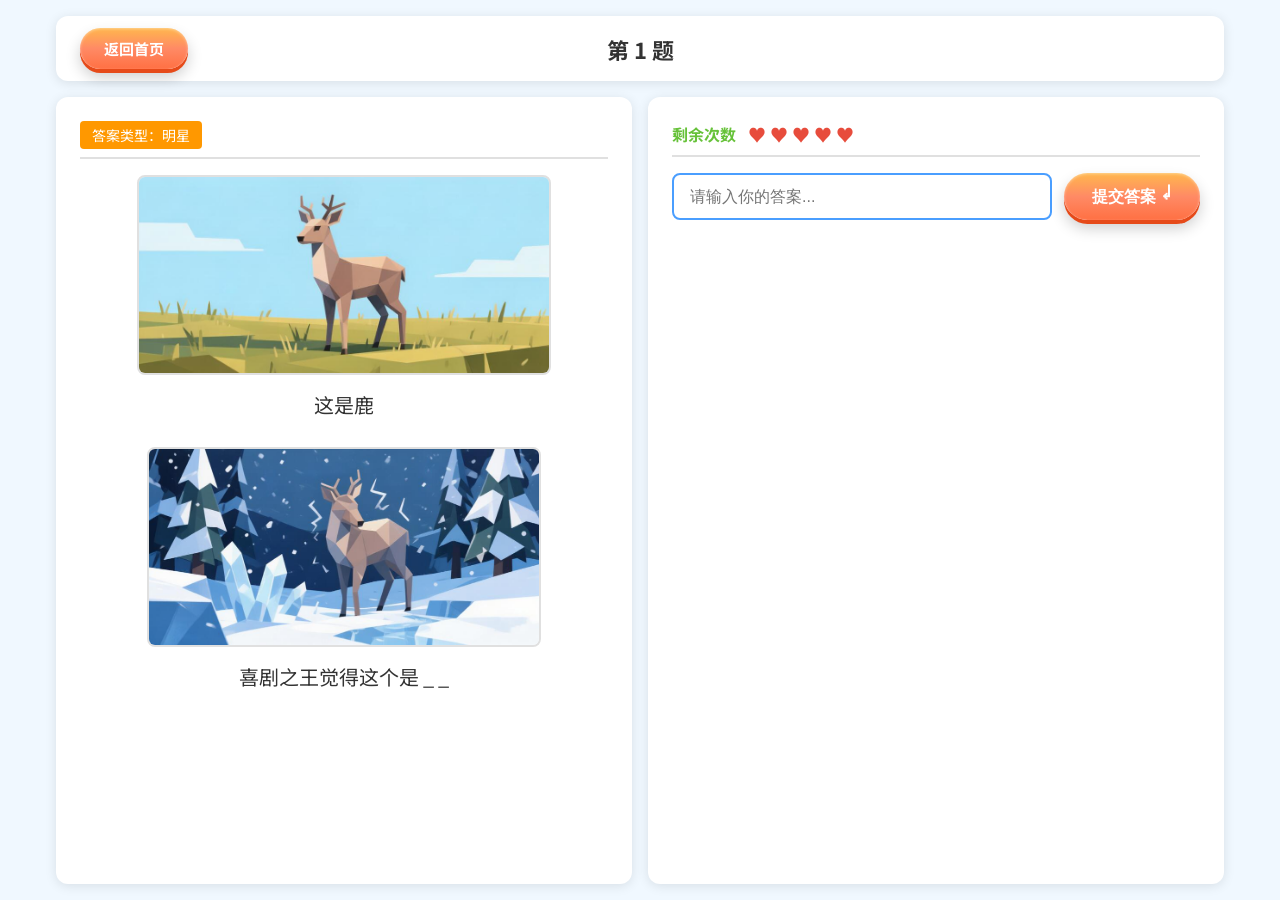
==== stages/stages.html @ 93960148 "v0.0.1" ====
<!DOCTYPE html>
<html lang="zh-CN">
<head>
    <meta charset="UTF-8">
    <meta name="viewport" content="width=device-width, initial-scale=1.0">
    <title>让脱口秀难受的猜词 - 关卡</title>
    <link rel="preconnect" href="https://fonts.googleapis.com">
    <link rel="preconnect" href="https://fonts.gstatic.com" crossorigin>
    <link href="https://fonts.googleapis.com/css2?family=Noto+Sans+SC:wght@400;700&display=swap" rel="stylesheet">
    <link rel="stylesheet" href="css/style.css">
</head>
<body>
    <div class="game-container">
        <!-- 顶部关卡信息栏 -->
        <header class="level-header">
            <button class="back-btn" onclick="goBack()">返回首页</button>
            <span class="level-info">第 <span id="current-level">1</span> 题</span>
        </header>

        <!-- 主体双栏布局 -->
        <main class="main-layout">
            <!-- 左侧：题目区域 -->
            <section class="left-panel">
                <div class="question-area">
                    <div class="question-header">
                        <div class="word-type" id="word-type">词语类型加载中...</div>
                    </div>
                    <div class="question-content" id="question-content">
                        <!-- 上方图片区域 -->
                        <div class="image-block">
                            <img id="image-top" class="question-image" src="" alt="题目图片">
                            <p class="image-desc" id="desc-top">这是 ___</p>
                        </div>
                        <!-- 下方图片区域 -->
                        <div class="image-block">
                            <img id="image-bottom" class="question-image" src="" alt="答案图片">
                            <p class="image-desc" id="desc-bottom">这是 ___</p>
                        </div>
                    </div>
                </div>
            </section>

            <!-- 右侧：答题区域 -->
            <section class="right-panel">
                <div class="answer-area">
                    <div class="answer-label">
                        剩余次数
                        <span class="chances-display" id="chances-display">
                            <span class="chance-icon">♥</span>
                            <span class="chance-icon">♥</span>
                            <span class="chance-icon">♥</span>
                            <span class="chance-icon">♥</span>
                            <span class="chance-icon">♥</span>
                        </span>
                    </div>
                    <div class="answer-input-wrapper">
                        <input 
                            type="text" 
                            class="answer-input" 
                            id="answer-input" 
                            placeholder="请输入你的答案..."
                            autocomplete="off"
                        >
                        <button class="submit-btn" id="submit-btn" onclick="submitAnswer()">提交答案 <span class="enter-icon">↵</span></button>
                    </div>
                    <div class="feedback-message" id="feedback-message"></div>
                    <div class="guess-history" id="guess-history"></div>
                    <!-- 心耗尽后显示的下一关区域 -->
                    <div class="next-level-area" id="next-level-area" style="display: none;">
                        <div class="countdown-text">自动跳转倒计时：<span id="countdown">10</span>秒</div>
                        <button class="next-level-btn" onclick="nextLevel()">下一关 <span class="enter-icon">↵</span></button>
                    </div>
                </div>
            </section>
        </main>
    </div>

    <!-- 完成所有关卡弹窗 -->
    <div class="modal-overlay" id="modal-overlay">
        <div class="modal-content">
            <p class="modal-text">恭喜！你已经完成了所有关卡！</p>
            <button class="modal-btn" onclick="goBack()">返回首页</button>
        </div>
    </div>

    <script src="js/script.js"></script>
</body>
</html>
---- stages/css/style.css ----
/* ==================== 基础重置与变量 ==================== */
* {
    margin: 0;
    padding: 0;
    box-sizing: border-box;
}

:root {
    --primary-color: #4a9eff;
    --secondary-color: #ff9f4a;
    --success-color: #67c23a;
    --error-color: #f56c6c;
    --bg-color: #f0f8ff;
    --panel-bg: #ffffff;
    --border-color: #e0e0e0;
    --text-color: #333333;
    --text-light: #666666;
    --shadow: 0 2px 12px rgba(0, 0, 0, 0.1);
    --radius: 12px;
}

html, body {
    height: 100%;
    font-family: 'Noto Sans SC', 'Microsoft YaHei', 'PingFang SC', sans-serif;
    background-color: var(--bg-color);
    color: var(--text-color);
}

/* ==================== 游戏容器 ==================== */
.game-container {
    display: flex;
    flex-direction: column;
    height: 100vh;
    max-width: 1200px;
    margin: 0 auto;
    padding: 16px;
    gap: 16px;
}

/* ==================== 顶部关卡信息栏 ==================== */
.level-header {
    display: flex;
    align-items: center;
    justify-content: space-between;
    background: var(--panel-bg);
    padding: 12px 24px;
    border-radius: var(--radius);
    box-shadow: var(--shadow);
    flex-shrink: 0;
    position: relative;
}

.back-btn {
    padding: 10px 24px;
    border: none;
    border-radius: 25px;
    background: linear-gradient(to bottom, #FFB74D 0%, #FF8A65 50%, #FF7043 100%);
    color: white;
    font-size: 15px;
    font-weight: bold;
    font-family: inherit;
    cursor: pointer;
    box-shadow:
        0 4px 0 #E64A19,
        0 8px 15px rgba(0,0,0,0.2),
        inset 0 1px 3px rgba(255,255,255,0.4);
    transition: all 0.1s ease;
}

.back-btn:hover {
    transform: translateY(-2px);
    box-shadow:
        0 6px 0 #E64A19,
        0 10px 20px rgba(0,0,0,0.25),
        inset 0 1px 3px rgba(255,255,255,0.4);
}

.back-btn:active {
    transform: translateY(2px);
    box-shadow:
        0 2px 0 #E64A19,
        0 4px 10px rgba(0,0,0,0.2),
        inset 0 1px 3px rgba(255,255,255,0.4);
}

.level-info {
    font-size: 22px;
    font-weight: bold;
    color: var(--text-color);
    position: absolute;
    left: 50%;
    transform: translateX(-50%);
}



/* ==================== 主体双栏布局 ==================== */
.main-layout {
    display: flex;
    flex: 1;
    gap: 16px;
    min-height: 0;
}

/* ==================== 左侧面板：题目区域 ==================== */
.left-panel {
    flex: 1;
    display: flex;
    flex-direction: column;
}

.question-area {
    flex: 1;
    background: var(--panel-bg);
    border-radius: var(--radius);
    box-shadow: var(--shadow);
    padding: 24px;
    display: flex;
    flex-direction: column;
    overflow: auto;
}

.question-header {
    display: flex;
    align-items: center;
    margin-bottom: 16px;
    padding-bottom: 8px;
    border-bottom: 2px solid var(--border-color);
}

.word-type {
    font-size: 14px;
    color: #fff;
    background: #ff9800;
    padding: 4px 12px;
    border-radius: 4px;
}

.question-content {
    flex: 1;
    font-size: 18px;
    line-height: 1.8;
    color: var(--text-color);
    display: flex;
    flex-direction: column;
    gap: 24px;
}

.question-content .placeholder {
    color: var(--text-light);
    text-align: center;
    margin-top: 40px;
}

.image-block {
    display: flex;
    flex-direction: column;
    align-items: center;
    gap: 12px;
}

.question-image {
    max-width: 100%;
    max-height: 200px;
    border-radius: 8px;
    border: 2px solid var(--border-color);
    object-fit: contain;
    background: #f9f9f9;
}

.image-desc {
    font-size: 20px;
    color: var(--text-color);
    text-align: center;
}

/* ==================== 右侧面板：答题区域 ==================== */
.right-panel {
    flex: 1;
    display: flex;
    flex-direction: column;
}

/* 答题区域 */
.answer-area {
    flex: 1;
    background: var(--panel-bg);
    border-radius: var(--radius);
    box-shadow: var(--shadow);
    padding: 24px;
    display: flex;
    flex-direction: column;
    min-height: 0;
}

.answer-label {
    font-size: 16px;
    font-weight: bold;
    color: var(--success-color);
    margin-bottom: 16px;
    padding-bottom: 8px;
    border-bottom: 2px solid var(--border-color);
    display: flex;
    align-items: center;
    gap: 12px;
}

.chances-display {
    display: flex;
    gap: 4px;
}

.chance-icon {
    font-size: 18px;
    color: #e74c3c;
    transition: all 0.3s;
}

.chance-icon.used {
    color: #ccc;
}

.answer-input-wrapper {
    display: flex;
    gap: 12px;
    margin-bottom: 16px;
}

.answer-input {
    flex: 1;
    padding: 12px 16px;
    border: 2px solid var(--border-color);
    border-radius: 8px;
    font-size: 16px;
    outline: none;
    transition: border-color 0.2s;
}

.answer-input:focus {
    border-color: var(--primary-color);
}

.submit-btn {
    padding: 12px 28px;
    border: none;
    border-radius: 25px;
    background: linear-gradient(to bottom, #FFB74D 0%, #FF8A65 50%, #FF7043 100%);
    color: white;
    font-size: 16px;
    font-weight: bold;
    cursor: pointer;
    box-shadow:
        0 4px 0 #E64A19,
        0 8px 15px rgba(0,0,0,0.2),
        inset 0 1px 3px rgba(255,255,255,0.4);
    transition: all 0.1s ease;
    white-space: nowrap;
}

.enter-icon {
    font-size: 1.2em;
    margin-left: 2px;
}

.submit-btn:hover {
    transform: translateY(-2px);
    box-shadow:
        0 6px 0 #E64A19,
        0 10px 20px rgba(0,0,0,0.25),
        inset 0 1px 3px rgba(255,255,255,0.4);
}

.submit-btn:active {
    transform: translateY(2px);
    box-shadow:
        0 2px 0 #E64A19,
        0 4px 10px rgba(0,0,0,0.2),
        inset 0 1px 3px rgba(255,255,255,0.4);
}

.feedback-message {
    min-height: 24px;
    font-size: 14px;
    text-align: center;
    transition: all 0.3s;
}

.feedback-message.success {
    color: var(--success-color);
}

.feedback-message.error {
    color: var(--error-color);
}

/* 猜测历史记录 */
.guess-history {
    flex: 1;
    overflow-y: auto;
    margin-top: 16px;
    display: flex;
    flex-direction: column;
    gap: 12px;
}

.guess-row {
    display: flex;
    gap: 8px;
    justify-content: center;
}

.guess-cell {
    width: 76px;
    height: 76px;
    border: 3px solid #ddd;
    display: flex;
    align-items: center;
    justify-content: center;
    font-size: 36px;
    font-weight: bold;
    border-radius: 50%;
    background: #f5f5f5;
    box-shadow:
        0 3px 8px rgba(0,0,0,0.15),
        inset 0 0 0 4px #eee,
        inset 0 0 0 8px #f5f5f5,
        inset 0 0 0 12px #eee,
        inset 0 0 0 16px #f5f5f5;
}

.guess-cell.correct {
    background: #67c23a;
    border-color: #5daf34;
    color: white;
    box-shadow:
        0 3px 8px rgba(103, 194, 58, 0.3),
        inset 0 0 0 4px #5daf34,
        inset 0 0 0 8px #67c23a,
        inset 0 0 0 12px #5daf34,
        inset 0 0 0 16px #67c23a;
}

.guess-cell.wrong {
    background: #e6a23c;
    border-color: #d4942e;
    color: white;
    box-shadow:
        0 3px 8px rgba(230, 162, 60, 0.3),
        inset 0 0 0 4px #d4942e,
        inset 0 0 0 8px #e6a23c,
        inset 0 0 0 12px #d4942e,
        inset 0 0 0 16px #e6a23c;
}

/* ==================== 响应式设计 ==================== */
@media (max-width: 768px) {
    .main-layout {
        flex-direction: column;
    }

    .left-panel,
    .right-panel {
        flex: none;
    }

    .question-area,
    .hint-area,
    .answer-area {
        min-height: 200px;
    }

    .answer-input-wrapper {
        flex-direction: column;
    }

    .submit-btn {
        width: 100%;
    }

    .back-btn {
        padding: 6px 14px;
        font-size: 12px;
        box-shadow:
            0 2px 0 #E64A19,
            0 4px 8px rgba(0,0,0,0.15),
            inset 0 1px 2px rgba(255,255,255,0.3);
    }

    .back-btn:hover {
        box-shadow:
            0 3px 0 #E64A19,
            0 5px 10px rgba(0,0,0,0.2),
            inset 0 1px 2px rgba(255,255,255,0.3);
    }

    .back-btn:active {
        box-shadow:
            0 1px 0 #E64A19,
            0 2px 5px rgba(0,0,0,0.15),
            inset 0 1px 2px rgba(255,255,255,0.3);
    }

    .level-info {
        font-size: 18px;
    }
}

/* ==================== 下一关区域 ==================== */
.next-level-area {
    margin-top: 20px;
    text-align: center;
    padding: 15px;
    background: #fff3cd;
    border-radius: var(--radius);
    border: 1px solid #ffc107;
}

.countdown-text {
    font-size: 16px;
    color: #856404;
    margin-bottom: 10px;
}

.countdown-text span {
    font-weight: bold;
    color: #d32f2f;
    font-size: 20px;
}

.next-level-btn {
    padding: 14px 36px;
    font-size: 18px;
    font-weight: bold;
    color: #fff;
    background: linear-gradient(to bottom, #FFB74D 0%, #FF8A65 50%, #FF7043 100%);
    border: none;
    border-radius: 25px;
    cursor: pointer;
    box-shadow:
        0 4px 0 #E64A19,
        0 8px 15px rgba(0,0,0,0.2),
        inset 0 1px 3px rgba(255,255,255,0.4);
    transition: all 0.1s ease;
}

.next-level-btn:hover {
    transform: translateY(-2px);
    box-shadow:
        0 6px 0 #E64A19,
        0 10px 20px rgba(0,0,0,0.25),
        inset 0 1px 3px rgba(255,255,255,0.4);
}

.next-level-btn:active {
    transform: translateY(2px);
    box-shadow:
        0 2px 0 #E64A19,
        0 4px 10px rgba(0,0,0,0.2),
        inset 0 1px 3px rgba(255,255,255,0.4);
}

/* ==================== 完成弹窗 ==================== */
.modal-overlay {
    display: none;
    position: fixed;
    top: 0;
    left: 0;
    width: 100%;
    height: 100%;
    background: rgba(0, 0, 0, 0.6);
    z-index: 1000;
    justify-content: center;
    align-items: center;
}

.modal-overlay.active {
    display: flex;
}

.modal-content {
    background: white;
    border-radius: 16px;
    padding: 40px 50px;
    text-align: center;
    box-shadow: 0 10px 40px rgba(0, 0, 0, 0.3);
    animation: modalIn 0.3s ease;
}

@keyframes modalIn {
    from {
        transform: scale(0.8);
        opacity: 0;
    }
    to {
        transform: scale(1);
        opacity: 1;
    }
}

.modal-text {
    font-size: 24px;
    font-weight: bold;
    color: var(--text-color);
    margin-bottom: 30px;
}

.modal-btn {
    padding: 14px 40px;
    font-size: 18px;
    font-weight: bold;
    color: white;
    background: linear-gradient(to bottom, #FFB74D 0%, #FF8A65 50%, #FF7043 100%);
    border: none;
    border-radius: 25px;
    cursor: pointer;
    box-shadow:
        0 4px 0 #E64A19,
        0 8px 15px rgba(0,0,0,0.2),
        inset 0 1px 3px rgba(255,255,255,0.4);
    transition: all 0.1s ease;
}

.modal-btn:hover {
    transform: translateY(-2px);
    box-shadow:
        0 6px 0 #E64A19,
        0 10px 20px rgba(0,0,0,0.25),
        inset 0 1px 3px rgba(255,255,255,0.4);
}

.modal-btn:active {
    transform: translateY(2px);
    box-shadow:
        0 2px 0 #E64A19,
        0 4px 10px rgba(0,0,0,0.2),
        inset 0 1px 3px rgba(255,255,255,0.4);
}
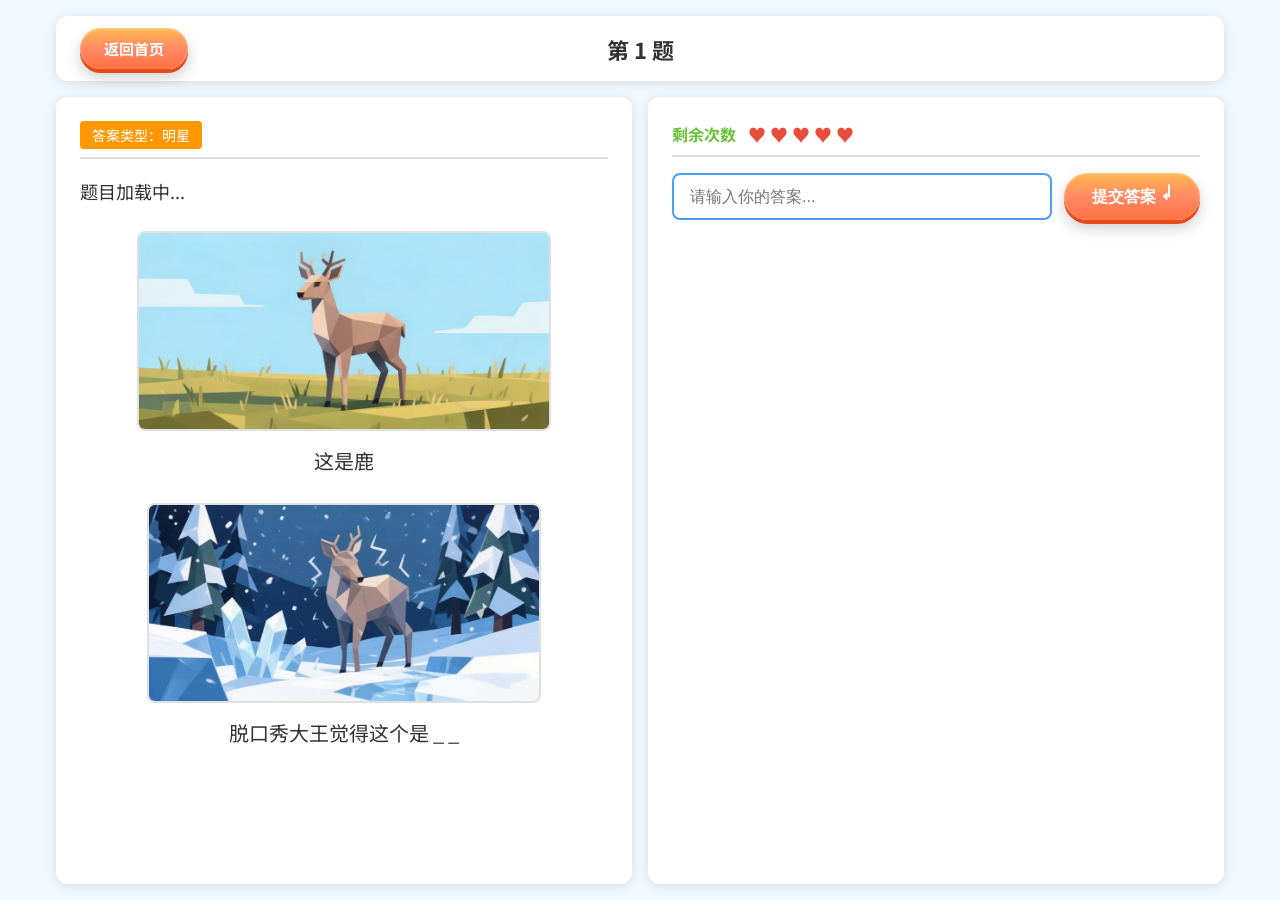
==== commit f5924a6c: "增加loading Added loading overlay and spinner for question content." ====
--- a/stages/stages.html
+++ b/stages/stages.html
@@ -26,6 +26,11 @@
                         <div class="word-type" id="word-type">词语类型加载中...</div>
                     </div>
                     <div class="question-content" id="question-content">
+                        <!-- Loading动画 -->
+                        <div class="loading-overlay" id="loading-overlay">
+                            <div class="loading-spinner"></div>
+                            <p class="loading-text">题目加载中...</p>
+                        </div>
                         <!-- 上方图片区域 -->
                         <div class="image-block">
                             <img id="image-top" class="question-image" src="" alt="题目图片">
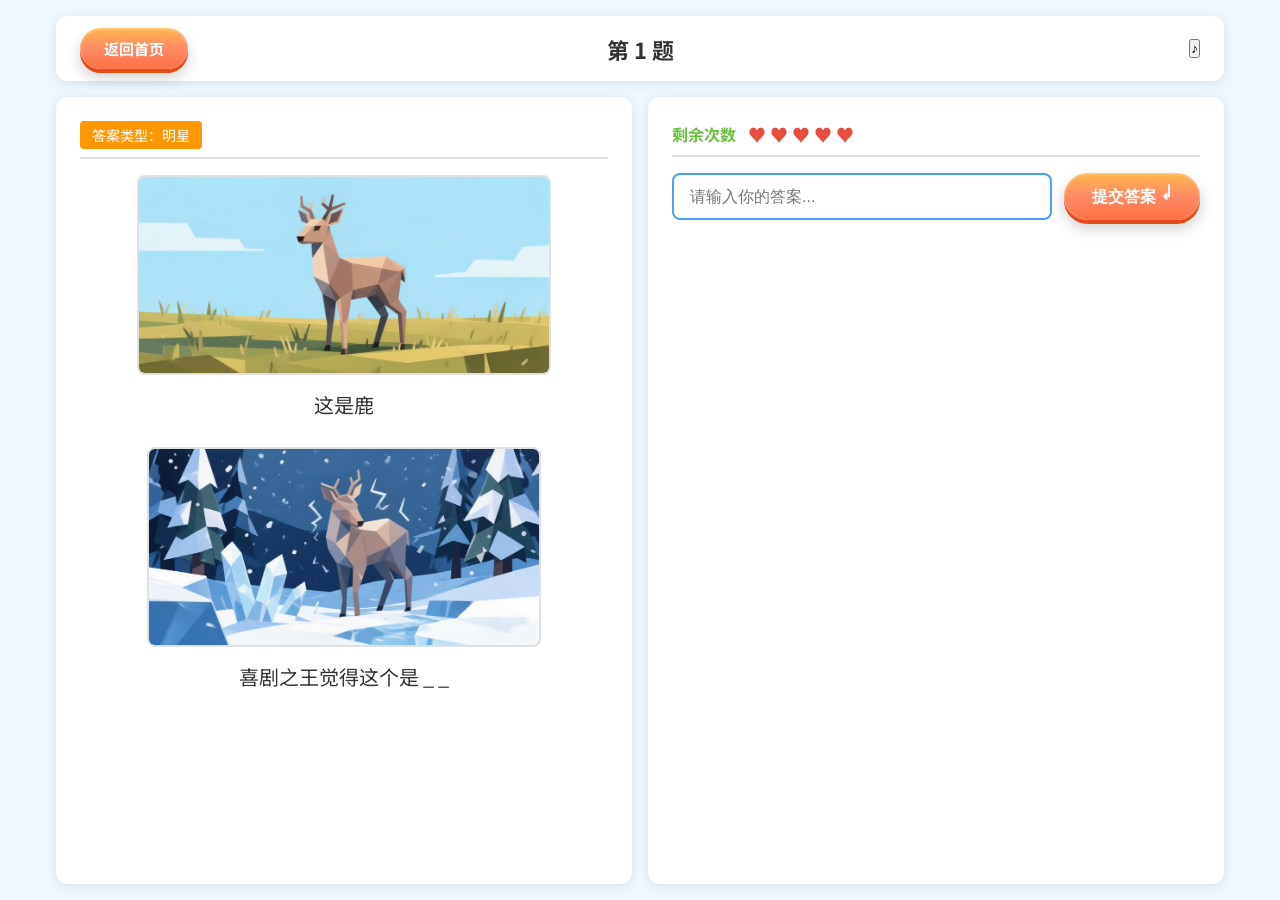
==== commit ad197319: "Add music toggle button to level header（占位）" ====
--- a/stages/stages.html
+++ b/stages/stages.html
@@ -15,6 +15,9 @@
         <header class="level-header">
             <button class="back-btn" onclick="goBack()">返回首页</button>
             <span class="level-info">第 <span id="current-level">1</span> 题</span>
+            <button class="music-btn" id="music-btn" onclick="toggleMusic()">
+                <span class="music-icon">♪</span>
+            </button>
         </header>
 
         <!-- 主体双栏布局 -->
--- a/stages/css/style.css
+++ b/stages/css/style.css
@@ -144,6 +144,50 @@
     display: flex;
     flex-direction: column;
     gap: 24px;
+    position: relative;
+}
+
+/* Loading动画 */
+.loading-overlay {
+    position: absolute;
+    top: 0;
+    left: 0;
+    width: 100%;
+    height: 100%;
+    background: rgba(255, 255, 255, 0.95);
+    display: flex;
+    flex-direction: column;
+    align-items: center;
+    justify-content: center;
+    z-index: 10;
+    border-radius: var(--radius);
+    opacity: 1;
+    transition: opacity 0.3s ease;
+}
+
+.loading-overlay.hidden {
+    opacity: 0;
+    pointer-events: none;
+}
+
+.loading-spinner {
+    width: 50px;
+    height: 50px;
+    border: 4px solid #e0e0e0;
+    border-top: 4px solid var(--primary-color);
+    border-radius: 50%;
+    animation: spin 1s linear infinite;
+    margin-bottom: 16px;
+}
+
+@keyframes spin {
+    0% { transform: rotate(0deg); }
+    100% { transform: rotate(360deg); }
+}
+
+.loading-text {
+    font-size: 16px;
+    color: var(--text-light);
 }
 
 .question-content .placeholder {
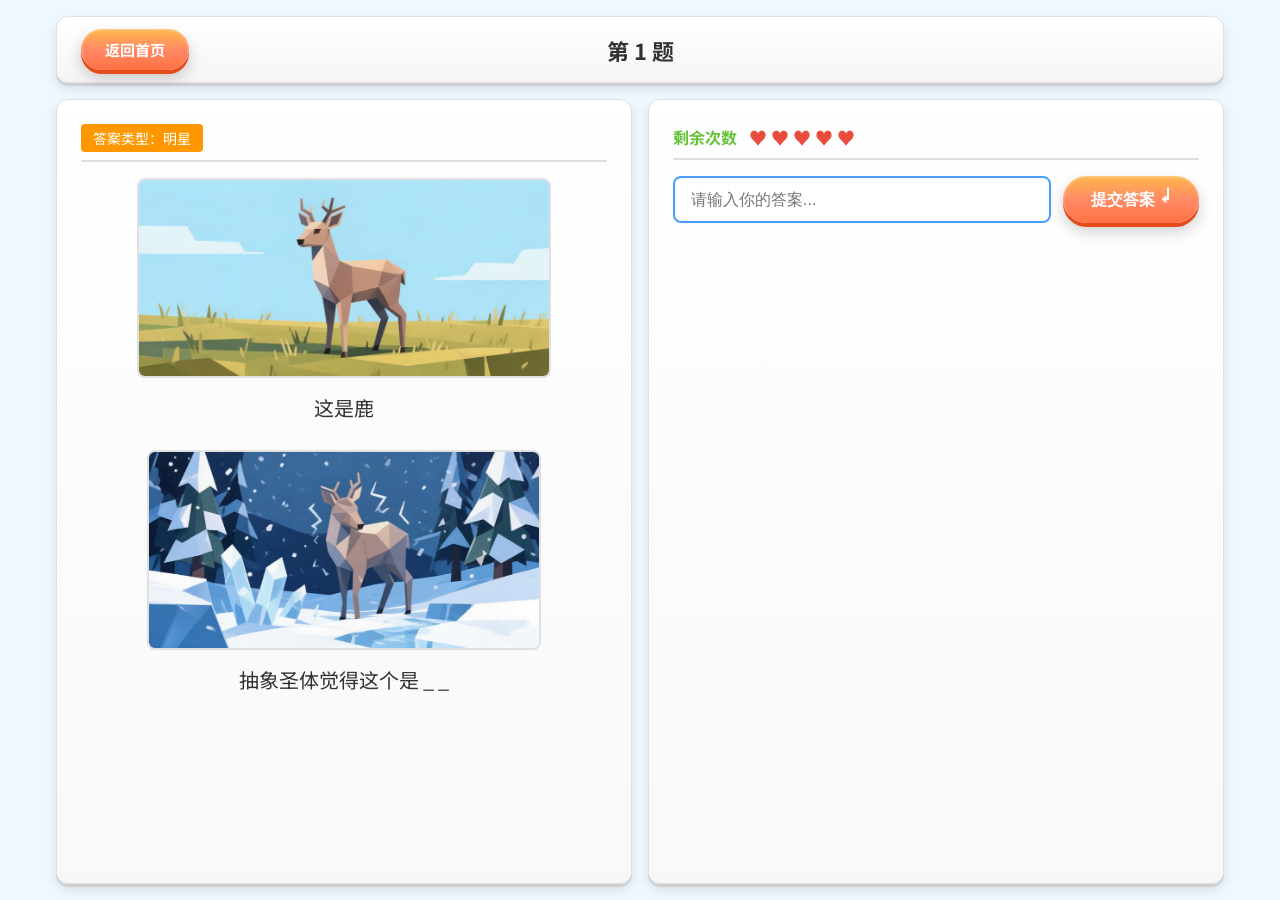
==== commit 5c67cab4: "Comment out music button in stages.html Comment out the music button in the header section." ====
--- a/stages/stages.html
+++ b/stages/stages.html
@@ -15,9 +15,11 @@
         <header class="level-header">
             <button class="back-btn" onclick="goBack()">返回首页</button>
             <span class="level-info">第 <span id="current-level">1</span> 题</span>
+            <!-- 音乐按钮暂时注释掉
             <button class="music-btn" id="music-btn" onclick="toggleMusic()">
                 <span class="music-icon">♪</span>
             </button>
+            -->
         </header>
 
         <!-- 主体双栏布局 -->
--- a/stages/css/style.css
+++ b/stages/css/style.css
@@ -42,10 +42,14 @@
     display: flex;
     align-items: center;
     justify-content: space-between;
-    background: var(--panel-bg);
+    background: linear-gradient(to bottom, #ffffff 0%, #f5f5f5 100%);
     padding: 12px 24px;
     border-radius: var(--radius);
-    box-shadow: var(--shadow);
+    box-shadow:
+        0 3px 0 #d0d0d0,
+        0 6px 12px rgba(0,0,0,0.1),
+        inset 0 1px 2px rgba(255,255,255,0.8);
+    border: 1px solid #e0e0e0;
     flex-shrink: 0;
     position: relative;
 }
@@ -92,6 +96,67 @@
     transform: translateX(-50%);
 }
 
+/* 音乐按钮 */
+.music-btn {
+    width: 40px;
+    height: 40px;
+    border: none;
+    border-radius: 50%;
+    background: linear-gradient(to bottom, #66bb6a 0%, #43a047 50%, #388e3c 100%);
+    color: white;
+    font-size: 20px;
+    cursor: pointer;
+    display: flex;
+    align-items: center;
+    justify-content: center;
+    box-shadow:
+        0 4px 0 #2e7d32,
+        0 6px 10px rgba(0,0,0,0.2),
+        inset 0 1px 3px rgba(255,255,255,0.4);
+    transition: all 0.1s ease;
+}
+
+.music-btn:hover {
+    transform: translateY(-2px);
+    box-shadow:
+        0 6px 0 #2e7d32,
+        0 8px 15px rgba(0,0,0,0.25),
+        inset 0 1px 3px rgba(255,255,255,0.4);
+}
+
+.music-btn:active {
+    transform: translateY(2px);
+    box-shadow:
+        0 2px 0 #2e7d32,
+        0 3px 8px rgba(0,0,0,0.2),
+        inset 0 1px 3px rgba(255,255,255,0.4);
+}
+
+.music-btn.muted {
+    background: linear-gradient(to bottom, #bdbdbd 0%, #9e9e9e 50%, #757575 100%);
+    box-shadow:
+        0 4px 0 #616161,
+        0 6px 10px rgba(0,0,0,0.2),
+        inset 0 1px 3px rgba(255,255,255,0.4);
+}
+
+.music-btn.muted:hover {
+    transform: translateY(-2px);
+    box-shadow:
+        0 6px 0 #616161,
+        0 8px 15px rgba(0,0,0,0.25),
+        inset 0 1px 3px rgba(255,255,255,0.4);
+}
+
+.music-icon {
+    font-style: normal;
+    line-height: 1;
+}
+
+.music-btn.muted .music-icon {
+    text-decoration: line-through;
+}
+
 
 
 /* ==================== 主体双栏布局 ==================== */
@@ -111,9 +176,13 @@
 
 .question-area {
     flex: 1;
-    background: var(--panel-bg);
+    background: linear-gradient(to bottom, #ffffff 0%, #f8f8f8 100%);
     border-radius: var(--radius);
-    box-shadow: var(--shadow);
+    box-shadow:
+        0 3px 0 #d0d0d0,
+        0 6px 12px rgba(0,0,0,0.1),
+        inset 0 1px 2px rgba(255,255,255,0.8);
+    border: 1px solid #e0e0e0;
     padding: 24px;
     display: flex;
     flex-direction: column;
@@ -228,9 +297,13 @@
 /* 答题区域 */
 .answer-area {
     flex: 1;
-    background: var(--panel-bg);
+    background: linear-gradient(to bottom, #ffffff 0%, #f8f8f8 100%);
     border-radius: var(--radius);
-    box-shadow: var(--shadow);
+    box-shadow:
+        0 3px 0 #d0d0d0,
+        0 6px 12px rgba(0,0,0,0.1),
+        inset 0 1px 2px rgba(255,255,255,0.8);
+    border: 1px solid #e0e0e0;
     padding: 24px;
     display: flex;
     flex-direction: column;
